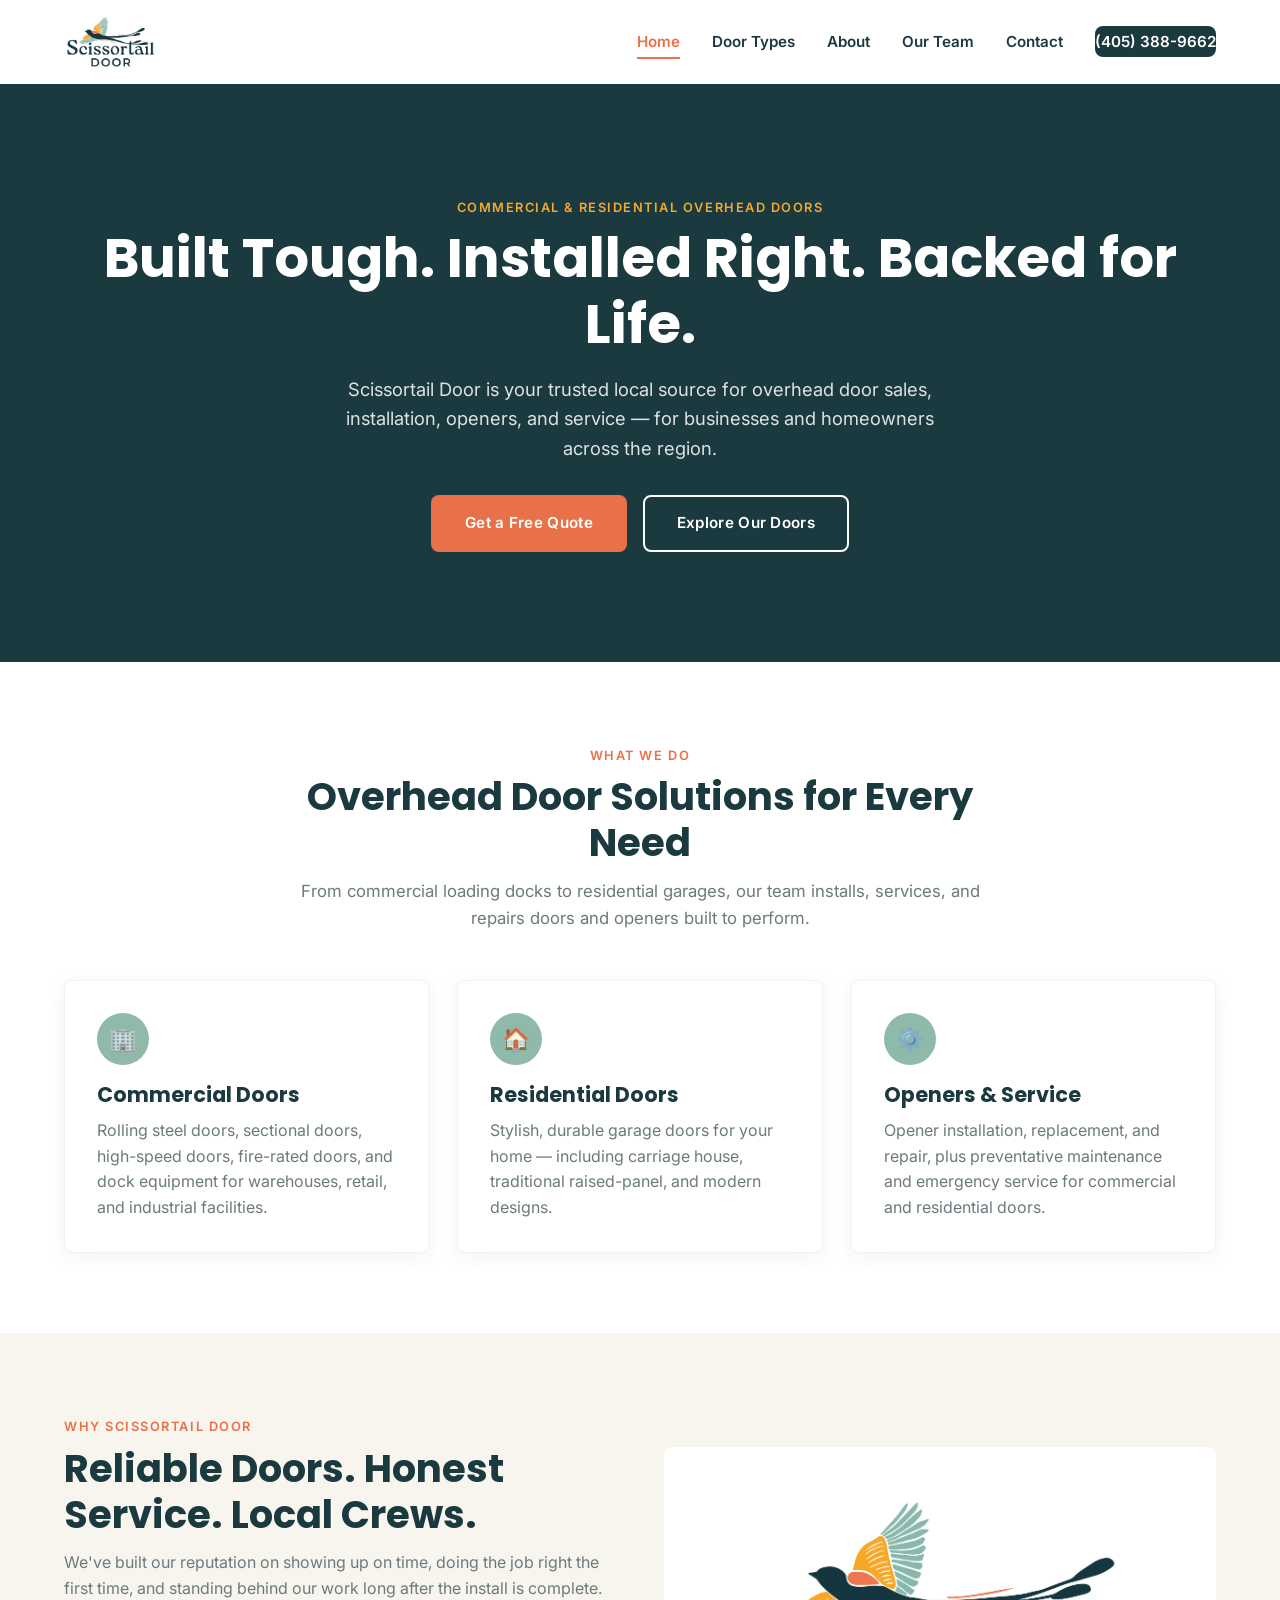
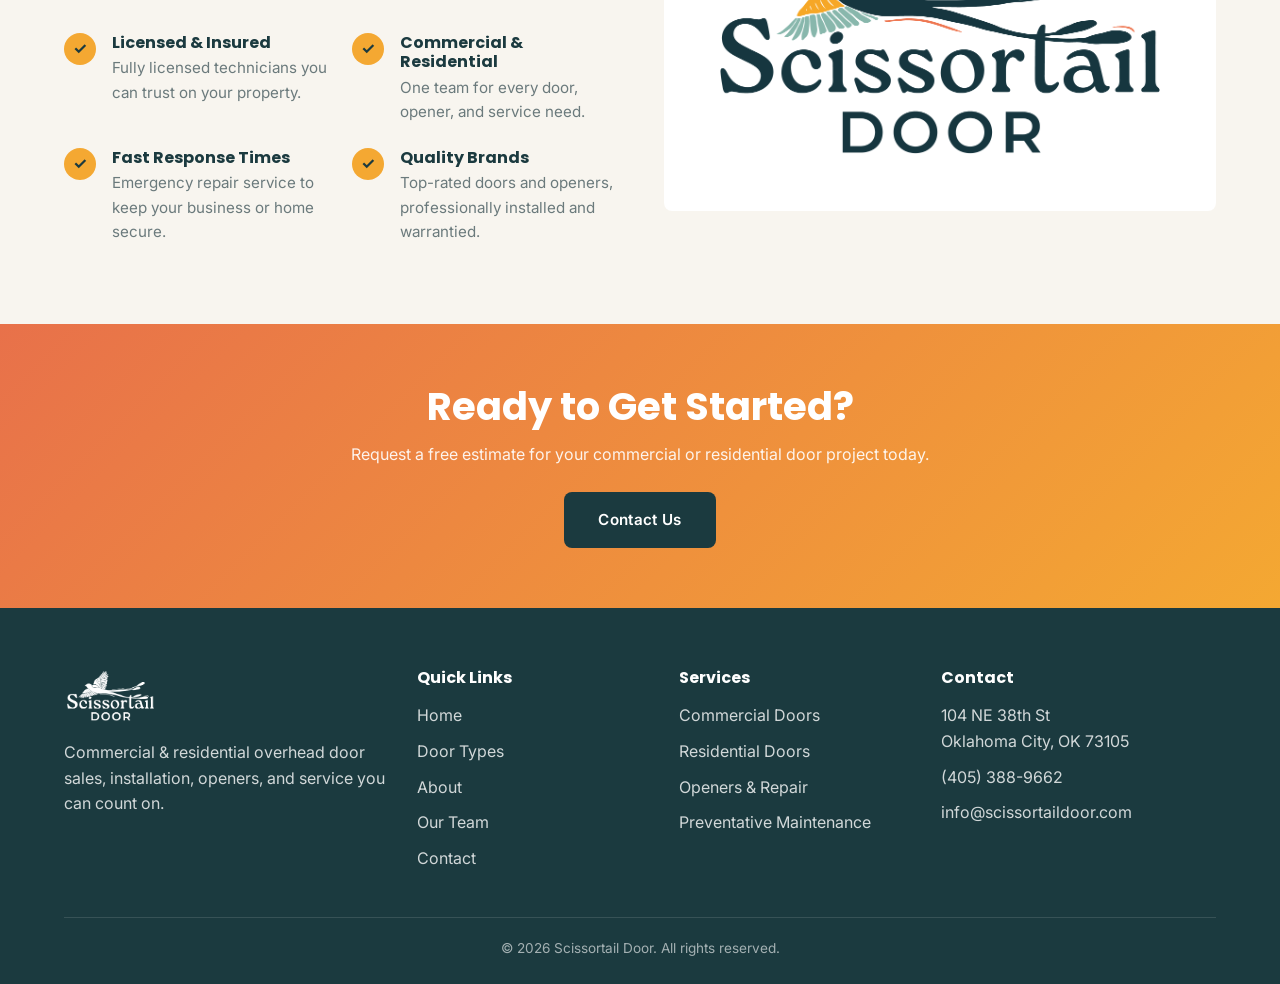
==== index.html @ 94987913 "Initial commit: Scissortail Door website" ====
<!DOCTYPE html>
<html lang="en">
<head>
  <meta charset="UTF-8" />
  <meta name="viewport" content="width=device-width, initial-scale=1.0" />
  <title>Scissortail Door | Commercial &amp; Residential Overhead Doors</title>
  <meta name="description" content="Scissortail Door provides commercial and residential overhead door sales, installation, openers, and service. Reliable, professional, and built to last." />
  <link rel="icon" href="assets/img/ScissortailDoor_Logo_Black.png" type="image/png" />
  <link rel="stylesheet" href="css/style.css" />
  <link rel="preconnect" href="https://fonts.googleapis.com">
  <link href="https://fonts.googleapis.com/css2?family=Inter:wght@400;500;600;700&family=Poppins:wght@600;700&display=swap" rel="stylesheet">
</head>
<body>

  <!-- Header -->
  <header class="site-header">
    <div class="container header-inner">
      <a href="index.html" class="logo">
        <img src="assets/img/ScissortailDoor_Logo.png" alt="Scissortail Door logo" />
      </a>
      <nav>
        <ul class="nav-links">
          <li><a href="index.html" class="active">Home</a></li>
          <li><a href="services.html">Door Types</a></li>
          <li><a href="about.html">About</a></li>
          <li><a href="team.html">Our Team</a></li>
          <li><a href="contact.html">Contact</a></li>
          <li><a href="tel:+14053889662" class="nav-cta">(405) 388-9662</a></li>
        </ul>
      </nav>
      <button class="nav-toggle" aria-label="Toggle navigation">
        <span></span><span></span><span></span>
      </button>
    </div>
  </header>

  <!-- Hero -->
  <section class="hero">
    <div class="container">
      <span class="eyebrow">Commercial &amp; Residential Overhead Doors</span>
      <h1>Built Tough. Installed Right. Backed for Life.</h1>
      <p>Scissortail Door is your trusted local source for overhead door sales, installation, openers, and service &mdash; for businesses and homeowners across the region.</p>
      <div class="hero-buttons">
        <a href="contact.html" class="btn btn-primary">Get a Free Quote</a>
        <a href="services.html" class="btn btn-secondary">Explore Our Doors</a>
      </div>
    </div>
  </section>

  <!-- Services Overview -->
  <section class="section">
    <div class="container">
      <div class="section-header">
        <span class="eyebrow">What We Do</span>
        <h2>Overhead Door Solutions for Every Need</h2>
        <p>From commercial loading docks to residential garages, our team installs, services, and repairs doors and openers built to perform.</p>
      </div>
      <div class="grid grid-3">
        <div class="card">
          <div class="icon">&#127970;</div>
          <h3>Commercial Doors</h3>
          <p>Rolling steel doors, sectional doors, high-speed doors, fire-rated doors, and dock equipment for warehouses, retail, and industrial facilities.</p>
        </div>
        <div class="card">
          <div class="icon">&#127968;</div>
          <h3>Residential Doors</h3>
          <p>Stylish, durable garage doors for your home &mdash; including carriage house, traditional raised-panel, and modern designs.</p>
        </div>
        <div class="card">
          <div class="icon">&#9881;&#65039;</div>
          <h3>Openers &amp; Service</h3>
          <p>Opener installation, replacement, and repair, plus preventative maintenance and emergency service for commercial and residential doors.</p>
        </div>
      </div>
    </div>
  </section>

  <!-- Why Choose Us -->
  <section class="section section-alt">
    <div class="container">
      <div class="split">
        <div>
          <span class="eyebrow">Why Scissortail Door</span>
          <h2>Reliable Doors. Honest Service. Local Crews.</h2>
          <p style="color: var(--color-muted); margin-top: 12px;">We've built our reputation on showing up on time, doing the job right the first time, and standing behind our work long after the install is complete.</p>
          <div class="feature-list" style="margin-top: 32px;">
            <div class="feature">
              <div class="check">&#10003;</div>
              <div>
                <h4>Licensed &amp; Insured</h4>
                <p>Fully licensed technicians you can trust on your property.</p>
              </div>
            </div>
            <div class="feature">
              <div class="check">&#10003;</div>
              <div>
                <h4>Commercial &amp; Residential</h4>
                <p>One team for every door, opener, and service need.</p>
              </div>
            </div>
            <div class="feature">
              <div class="check">&#10003;</div>
              <div>
                <h4>Fast Response Times</h4>
                <p>Emergency repair service to keep your business or home secure.</p>
              </div>
            </div>
            <div class="feature">
              <div class="check">&#10003;</div>
              <div>
                <h4>Quality Brands</h4>
                <p>Top-rated doors and openers, professionally installed and warrantied.</p>
              </div>
            </div>
          </div>
        </div>
        <div>
          <img src="assets/img/ScissortailDoor_Logo.png" alt="Scissortail Door" style="background-color: var(--color-white); padding: 40px; border-radius: var(--radius);" />
        </div>
      </div>
    </div>
  </section>

  <!-- CTA Banner -->
  <section class="cta-banner">
    <div class="container">
      <h2>Ready to Get Started?</h2>
      <p>Request a free estimate for your commercial or residential door project today.</p>
      <a href="contact.html" class="btn" style="background-color: var(--color-navy); color: var(--color-white);">Contact Us</a>
    </div>
  </section>

  <!-- Footer -->
  <footer class="site-footer">
    <div class="container">
      <div class="footer-grid">
        <div>
          <img src="assets/img/ScissortailDoor_Logo_White.png" alt="Scissortail Door logo" />
          <p>Commercial &amp; residential overhead door sales, installation, openers, and service you can count on.</p>
        </div>
        <div>
          <h4>Quick Links</h4>
          <ul>
            <li><a href="index.html">Home</a></li>
            <li><a href="services.html">Door Types</a></li>
            <li><a href="about.html">About</a></li>
            <li><a href="team.html">Our Team</a></li>
            <li><a href="contact.html">Contact</a></li>
          </ul>
        </div>
        <div>
          <h4>Services</h4>
          <ul>
            <li><a href="services.html">Commercial Doors</a></li>
            <li><a href="services.html">Residential Doors</a></li>
            <li><a href="services.html">Openers &amp; Repair</a></li>
            <li><a href="services.html">Preventative Maintenance</a></li>
          </ul>
        </div>
        <div>
          <h4>Contact</h4>
          <ul>
            <li>104 NE 38th St<br />Oklahoma City, OK 73105</li>
            <li><a href="tel:+14053889662">(405) 388-9662</a></li>
            <li><a href="mailto:info@scissortaildoor.com">info@scissortaildoor.com</a></li>
          </ul>
        </div>
      </div>
      <div class="footer-bottom">
        <p>&copy; <span id="year"></span> Scissortail Door. All rights reserved.</p>
      </div>
    </div>
  </footer>

  <script src="js/main.js"></script>
</body>
</html>
---- css/style.css ----
/* ============================
   Scissortail Door - Site Styles
   ============================ */

:root {
  --color-navy: #1B3A3F;
  --color-navy-light: #284c52;
  --color-orange: #E8714A;
  --color-gold: #F4A832;
  --color-sage: #8FB9A8;
  --color-cream: #F8F5EF;
  --color-white: #FFFFFF;
  --color-text: #2A2A2A;
  --color-muted: #6B7A7C;

  --font-heading: 'Poppins', 'Segoe UI', sans-serif;
  --font-body: 'Inter', 'Segoe UI', sans-serif;

  --max-width: 1200px;
  --radius: 8px;
  --transition: 0.25s ease;
}

* {
  box-sizing: border-box;
  margin: 0;
  padding: 0;
}

html {
  scroll-behavior: smooth;
}

body {
  font-family: var(--font-body);
  color: var(--color-text);
  background-color: var(--color-white);
  line-height: 1.6;
}

img {
  max-width: 100%;
  display: block;
}

a {
  text-decoration: none;
  color: inherit;
}

ul {
  list-style: none;
}

.container {
  max-width: var(--max-width);
  margin: 0 auto;
  padding: 0 24px;
}

h1, h2, h3, h4 {
  font-family: var(--font-heading);
  font-weight: 700;
  color: var(--color-navy);
  line-height: 1.2;
}

h1 { font-size: clamp(2.2rem, 5vw, 3.4rem); }
h2 { font-size: clamp(1.8rem, 4vw, 2.4rem); }
h3 { font-size: 1.3rem; }

.section {
  padding: 80px 0;
}

.section-alt {
  background-color: var(--color-cream);
}

.section-header {
  text-align: center;
  max-width: 700px;
  margin: 0 auto 48px;
}

.section-header p {
  color: var(--color-muted);
  margin-top: 12px;
  font-size: 1.05rem;
}

.eyebrow {
  display: inline-block;
  text-transform: uppercase;
  letter-spacing: 0.12em;
  font-size: 0.8rem;
  font-weight: 600;
  color: var(--color-orange);
  margin-bottom: 8px;
}

/* ===== Buttons ===== */
.btn {
  display: inline-block;
  padding: 14px 32px;
  border-radius: var(--radius);
  font-weight: 600;
  font-size: 0.95rem;
  letter-spacing: 0.02em;
  transition: background-color var(--transition), color var(--transition), transform var(--transition);
  border: 2px solid transparent;
  cursor: pointer;
}

.btn-primary {
  background-color: var(--color-orange);
  color: var(--color-white);
}

.btn-primary:hover {
  background-color: #d65f38;
  transform: translateY(-2px);
}

.btn-secondary {
  background-color: transparent;
  color: var(--color-white);
  border-color: var(--color-white);
}

.btn-secondary:hover {
  background-color: var(--color-white);
  color: var(--color-navy);
}

.btn-outline {
  background-color: transparent;
  color: var(--color-navy);
  border-color: var(--color-navy);
}

.btn-outline:hover {
  background-color: var(--color-navy);
  color: var(--color-white);
}

/* ===== Header / Nav ===== */
.site-header {
  position: sticky;
  top: 0;
  z-index: 1000;
  background-color: var(--color-white);
  box-shadow: 0 2px 12px rgba(27, 58, 63, 0.08);
}

.header-inner {
  display: flex;
  align-items: center;
  justify-content: space-between;
  padding: 14px 24px;
}

.logo img {
  height: 56px;
  width: auto;
}

.nav-links {
  display: flex;
  align-items: center;
  gap: 32px;
}

.nav-links a {
  font-weight: 600;
  font-size: 0.95rem;
  color: var(--color-navy);
  position: relative;
  padding: 6px 0;
  transition: color var(--transition);
}

.nav-links a:hover,
.nav-links a.active {
  color: var(--color-orange);
}

.nav-links a.active::after {
  content: '';
  position: absolute;
  left: 0;
  right: 0;
  bottom: -2px;
  height: 2px;
  background-color: var(--color-orange);
}

.nav-cta {
  background-color: var(--color-navy);
  color: var(--color-white) !important;
  padding: 10px 22px;
  border-radius: var(--radius);
  font-weight: 600;
}

.nav-cta:hover {
  background-color: var(--color-orange) !important;
  color: var(--color-white) !important;
}

.nav-toggle {
  display: none;
  flex-direction: column;
  gap: 5px;
  background: none;
  border: none;
  cursor: pointer;
  padding: 8px;
}

.nav-toggle span {
  display: block;
  width: 26px;
  height: 3px;
  background-color: var(--color-navy);
  border-radius: 2px;
  transition: var(--transition);
}

/* ===== Hero ===== */
.hero {
  background: linear-gradient(135deg, rgba(27,58,63,0.92), rgba(27,58,63,0.75)), url('../assets/img/hero-bg.jpg') center/cover no-repeat;
  background-color: var(--color-navy);
  color: var(--color-white);
  padding: 110px 0;
  text-align: center;
}

.hero h1 {
  color: var(--color-white);
  margin-bottom: 18px;
}

.hero .eyebrow {
  color: var(--color-gold);
}

.hero p {
  max-width: 640px;
  margin: 0 auto 32px;
  font-size: 1.15rem;
  color: rgba(255,255,255,0.85);
}

.hero-buttons {
  display: flex;
  gap: 16px;
  justify-content: center;
  flex-wrap: wrap;
}

/* ===== Page Hero (interior pages) ===== */
.page-hero {
  background: linear-gradient(135deg, var(--color-navy), var(--color-navy-light));
  color: var(--color-white);
  padding: 70px 0;
  text-align: center;
}

.page-hero h1 {
  color: var(--color-white);
}

.page-hero p {
  color: rgba(255,255,255,0.8);
  margin-top: 12px;
  max-width: 600px;
  margin-left: auto;
  margin-right: auto;
}

/* ===== Cards / Grids ===== */
.grid {
  display: grid;
  gap: 28px;
}

.grid-3 {
  grid-template-columns: repeat(3, 1fr);
}

.grid-2 {
  grid-template-columns: repeat(2, 1fr);
}

.card {
  background-color: var(--color-white);
  border-radius: var(--radius);
  padding: 32px;
  box-shadow: 0 4px 20px rgba(27, 58, 63, 0.06);
  border: 1px solid rgba(27, 58, 63, 0.06);
  transition: transform var(--transition), box-shadow var(--transition);
}

.card:hover {
  transform: translateY(-4px);
  box-shadow: 0 8px 28px rgba(27, 58, 63, 0.12);
}

.card .icon {
  width: 52px;
  height: 52px;
  border-radius: 50%;
  background-color: var(--color-sage);
  display: flex;
  align-items: center;
  justify-content: center;
  margin-bottom: 18px;
  font-size: 1.4rem;
  color: var(--color-navy);
}

.card h3 {
  margin-bottom: 10px;
}

.card p {
  color: var(--color-muted);
}

/* ===== Why Choose Us / Feature list ===== */
.feature-list {
  display: grid;
  gap: 24px;
  grid-template-columns: repeat(2, 1fr);
}

.feature {
  display: flex;
  gap: 16px;
  align-items: flex-start;
}

.feature .check {
  flex-shrink: 0;
  width: 32px;
  height: 32px;
  border-radius: 50%;
  background-color: var(--color-gold);
  color: var(--color-navy);
  display: flex;
  align-items: center;
  justify-content: center;
  font-weight: 700;
}

.feature h4 {
  margin-bottom: 4px;
}

.feature p {
  color: var(--color-muted);
  font-size: 0.95rem;
}

/* ===== Two-column content ===== */
.split {
  display: grid;
  grid-template-columns: 1fr 1fr;
  gap: 48px;
  align-items: center;
}

.split img {
  border-radius: var(--radius);
}

/* ===== CTA Banner ===== */
.cta-banner {
  background: linear-gradient(135deg, var(--color-orange), var(--color-gold));
  color: var(--color-white);
  text-align: center;
  padding: 60px 0;
}

.cta-banner h2 {
  color: var(--color-white);
  margin-bottom: 12px;
}

.cta-banner p {
  margin-bottom: 24px;
  color: rgba(255,255,255,0.9);
}

/* ===== Team ===== */
.team-card {
  text-align: center;
}

.team-photo {
  width: 140px;
  height: 140px;
  border-radius: 50%;
  background-color: var(--color-sage);
  margin: 0 auto 18px;
  display: flex;
  align-items: center;
  justify-content: center;
  font-family: var(--font-heading);
  font-weight: 700;
  font-size: 2rem;
  color: var(--color-navy);
  overflow: hidden;
}

.team-card h3 {
  margin-bottom: 4px;
}

.team-role {
  color: var(--color-orange);
  font-weight: 600;
  font-size: 0.9rem;
  text-transform: uppercase;
  letter-spacing: 0.06em;
  margin-bottom: 10px;
}

.team-card p.bio {
  color: var(--color-muted);
  font-size: 0.95rem;
}

/* ===== Values ===== */
.values-grid {
  display: grid;
  grid-template-columns: repeat(4, 1fr);
  gap: 24px;
  text-align: center;
}

.values-grid .icon {
  margin: 0 auto 16px;
}

/* ===== Contact ===== */
.contact-grid {
  display: grid;
  grid-template-columns: 1.1fr 1fr;
  gap: 48px;
}

.contact-info-card {
  background-color: var(--color-navy);
  color: var(--color-white);
  border-radius: var(--radius);
  padding: 40px;
}

.contact-info-card h3 {
  color: var(--color-white);
}

.contact-detail {
  display: flex;
  gap: 16px;
  margin-top: 24px;
  align-items: flex-start;
}

.contact-detail .icon {
  width: 44px;
  height: 44px;
  border-radius: 50%;
  background-color: var(--color-orange);
  color: var(--color-white);
  display: flex;
  align-items: center;
  justify-content: center;
  flex-shrink: 0;
  font-size: 1.1rem;
}

.contact-detail h4 {
  color: var(--color-gold);
  margin-bottom: 4px;
  font-size: 0.95rem;
  text-transform: uppercase;
  letter-spacing: 0.06em;
}

.contact-detail p,
.contact-detail a {
  color: rgba(255,255,255,0.9);
}

.hours-table {
  margin-top: 24px;
  width: 100%;
  border-collapse: collapse;
}

.hours-table td {
  padding: 6px 0;
  border-bottom: 1px solid rgba(255,255,255,0.12);
  font-size: 0.95rem;
}

.hours-table td:last-child {
  text-align: right;
  font-weight: 600;
  color: var(--color-gold);
}

/* ===== Form ===== */
.form-card {
  background-color: var(--color-cream);
  border-radius: var(--radius);
  padding: 40px;
}

.form-group {
  margin-bottom: 20px;
}

.form-group label {
  display: block;
  font-weight: 600;
  margin-bottom: 6px;
  font-size: 0.9rem;
  color: var(--color-navy);
}

.form-group input,
.form-group select,
.form-group textarea {
  width: 100%;
  padding: 12px 14px;
  border: 1px solid #d8d3c8;
  border-radius: var(--radius);
  font-family: var(--font-body);
  font-size: 0.95rem;
  background-color: var(--color-white);
  transition: border-color var(--transition);
}

.form-group input:focus,
.form-group select:focus,
.form-group textarea:focus {
  outline: none;
  border-color: var(--color-orange);
}

.form-row {
  display: grid;
  grid-template-columns: 1fr 1fr;
  gap: 16px;
}

/* ===== Map ===== */
.map-wrap {
  border-radius: var(--radius);
  overflow: hidden;
  margin-top: 60px;
}

.map-wrap iframe {
  width: 100%;
  height: 360px;
  border: 0;
  display: block;
}

/* ===== Footer ===== */
.site-footer {
  background-color: var(--color-navy);
  color: rgba(255,255,255,0.8);
  padding: 60px 0 24px;
}

.footer-grid {
  display: grid;
  grid-template-columns: 1.4fr 1fr 1fr 1.2fr;
  gap: 32px;
  padding-bottom: 36px;
}

.footer-grid img {
  height: 56px;
  margin-bottom: 16px;
}

.footer-grid h4 {
  color: var(--color-white);
  margin-bottom: 16px;
  font-size: 1rem;
}

.footer-grid ul li {
  margin-bottom: 10px;
}

.footer-grid a:hover {
  color: var(--color-gold);
}

.footer-bottom {
  border-top: 1px solid rgba(255,255,255,0.12);
  padding-top: 20px;
  text-align: center;
  font-size: 0.85rem;
  color: rgba(255,255,255,0.6);
}

/* ===== Responsive ===== */
@media (max-width: 900px) {
  .grid-3 { grid-template-columns: repeat(2, 1fr); }
  .feature-list { grid-template-columns: 1fr; }
  .split { grid-template-columns: 1fr; }
  .contact-grid { grid-template-columns: 1fr; }
  .values-grid { grid-template-columns: repeat(2, 1fr); }
  .footer-grid { grid-template-columns: 1fr 1fr; }
}

@media (max-width: 700px) {
  .nav-links {
    position: absolute;
    top: 100%;
    left: 0;
    right: 0;
    background-color: var(--color-white);
    flex-direction: column;
    align-items: flex-start;
    padding: 20px 24px;
    gap: 18px;
    box-shadow: 0 8px 16px rgba(27,58,63,0.08);
    display: none;
  }

  .nav-links.open {
    display: flex;
  }

  .nav-toggle {
    display: flex;
  }

  .grid-3, .grid-2 { grid-template-columns: 1fr; }
  .values-grid { grid-template-columns: 1fr 1fr; }
  .form-row { grid-template-columns: 1fr; }
  .footer-grid { grid-template-columns: 1fr; }
  .hero { padding: 80px 0; }
  .section { padding: 56px 0; }
}
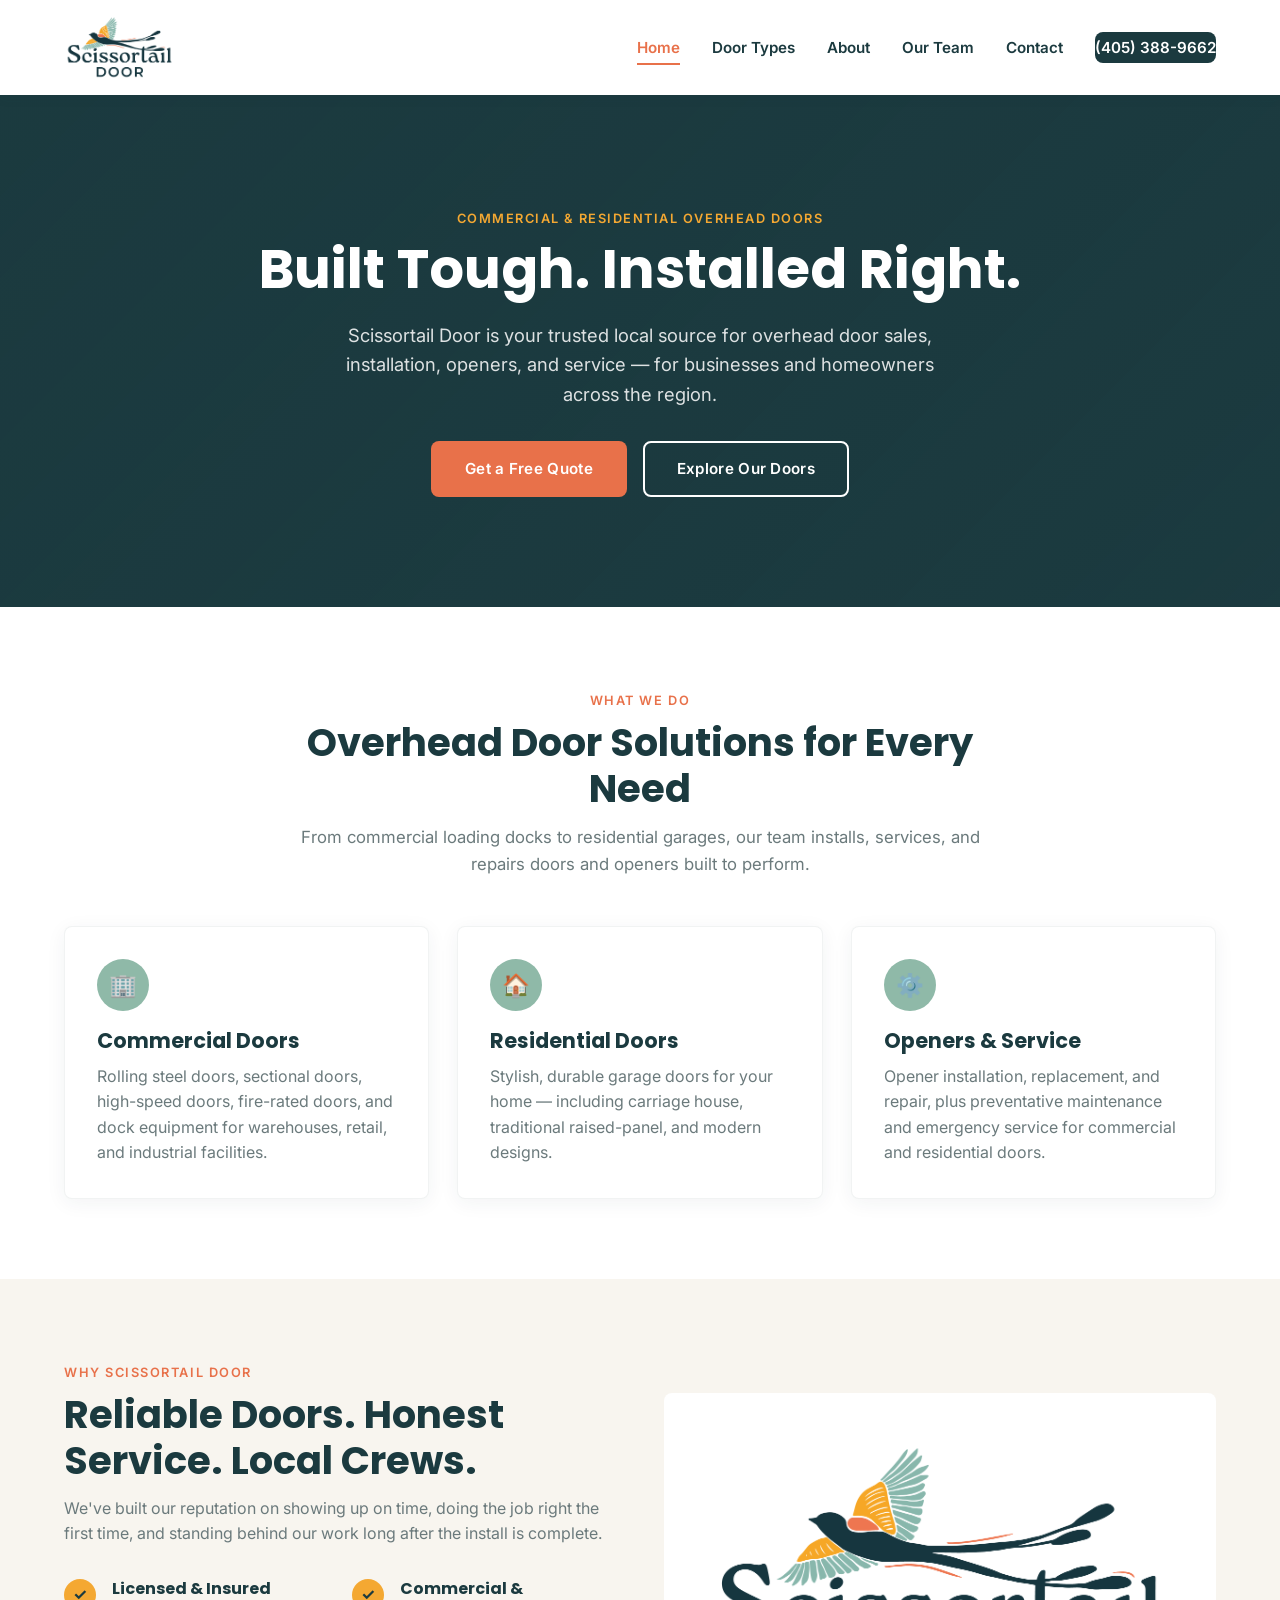
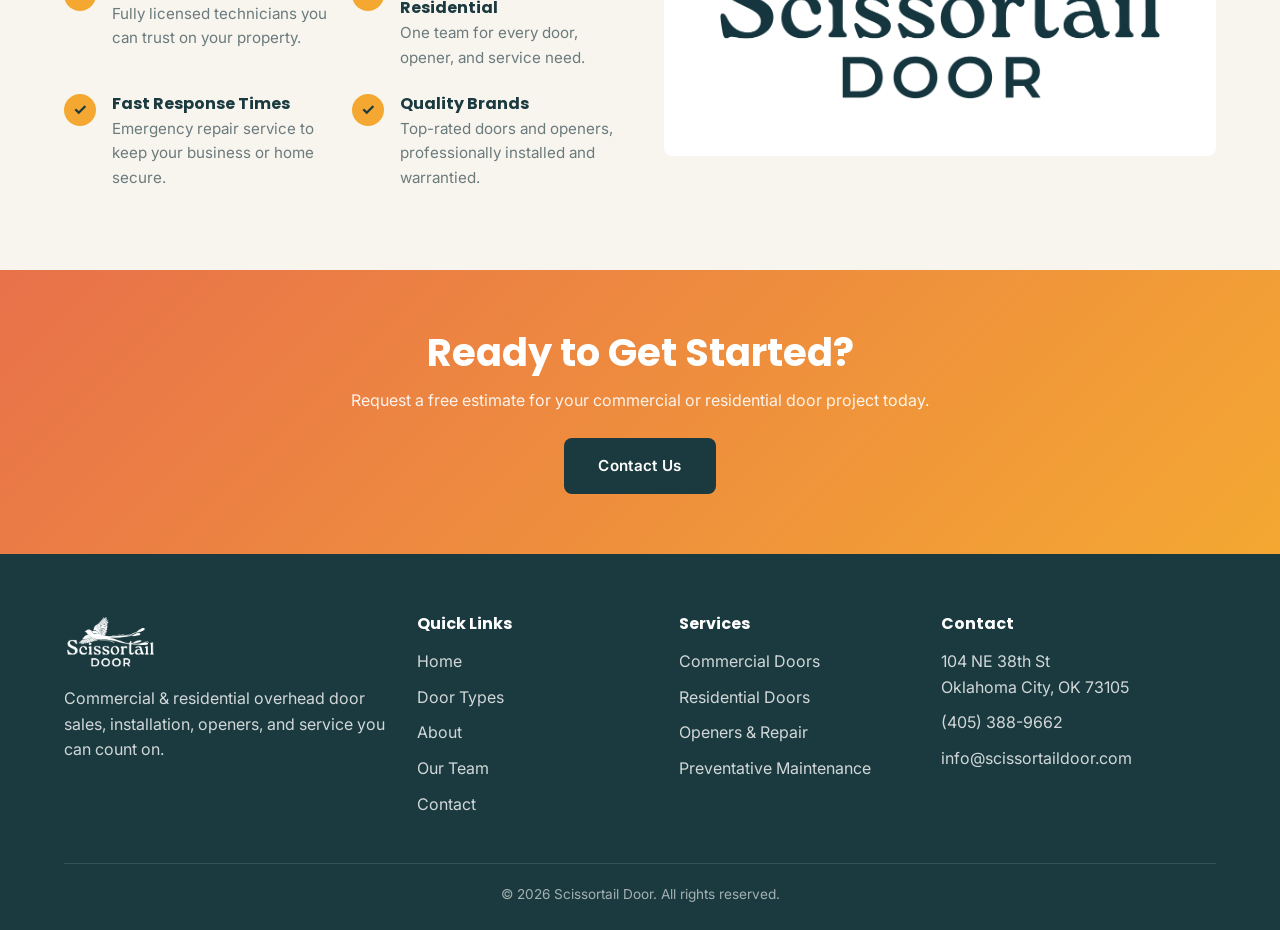
==== commit b1e1abbb: "Adjust logo size, trim door types, update hero text and team page" ====
--- a/index.html
+++ b/index.html
@@ -38,7 +38,7 @@
   <section class="hero">
     <div class="container">
       <span class="eyebrow">Commercial &amp; Residential Overhead Doors</span>
-      <h1>Built Tough. Installed Right. Backed for Life.</h1>
+      <h1>Built Tough. Installed Right.</h1>
       <p>Scissortail Door is your trusted local source for overhead door sales, installation, openers, and service &mdash; for businesses and homeowners across the region.</p>
       <div class="hero-buttons">
         <a href="contact.html" class="btn btn-primary">Get a Free Quote</a>
--- a/css/style.css
+++ b/css/style.css
@@ -161,7 +161,7 @@
 }
 
 .logo img {
-  height: 56px;
+  height: 67px;
   width: auto;
 }
 
